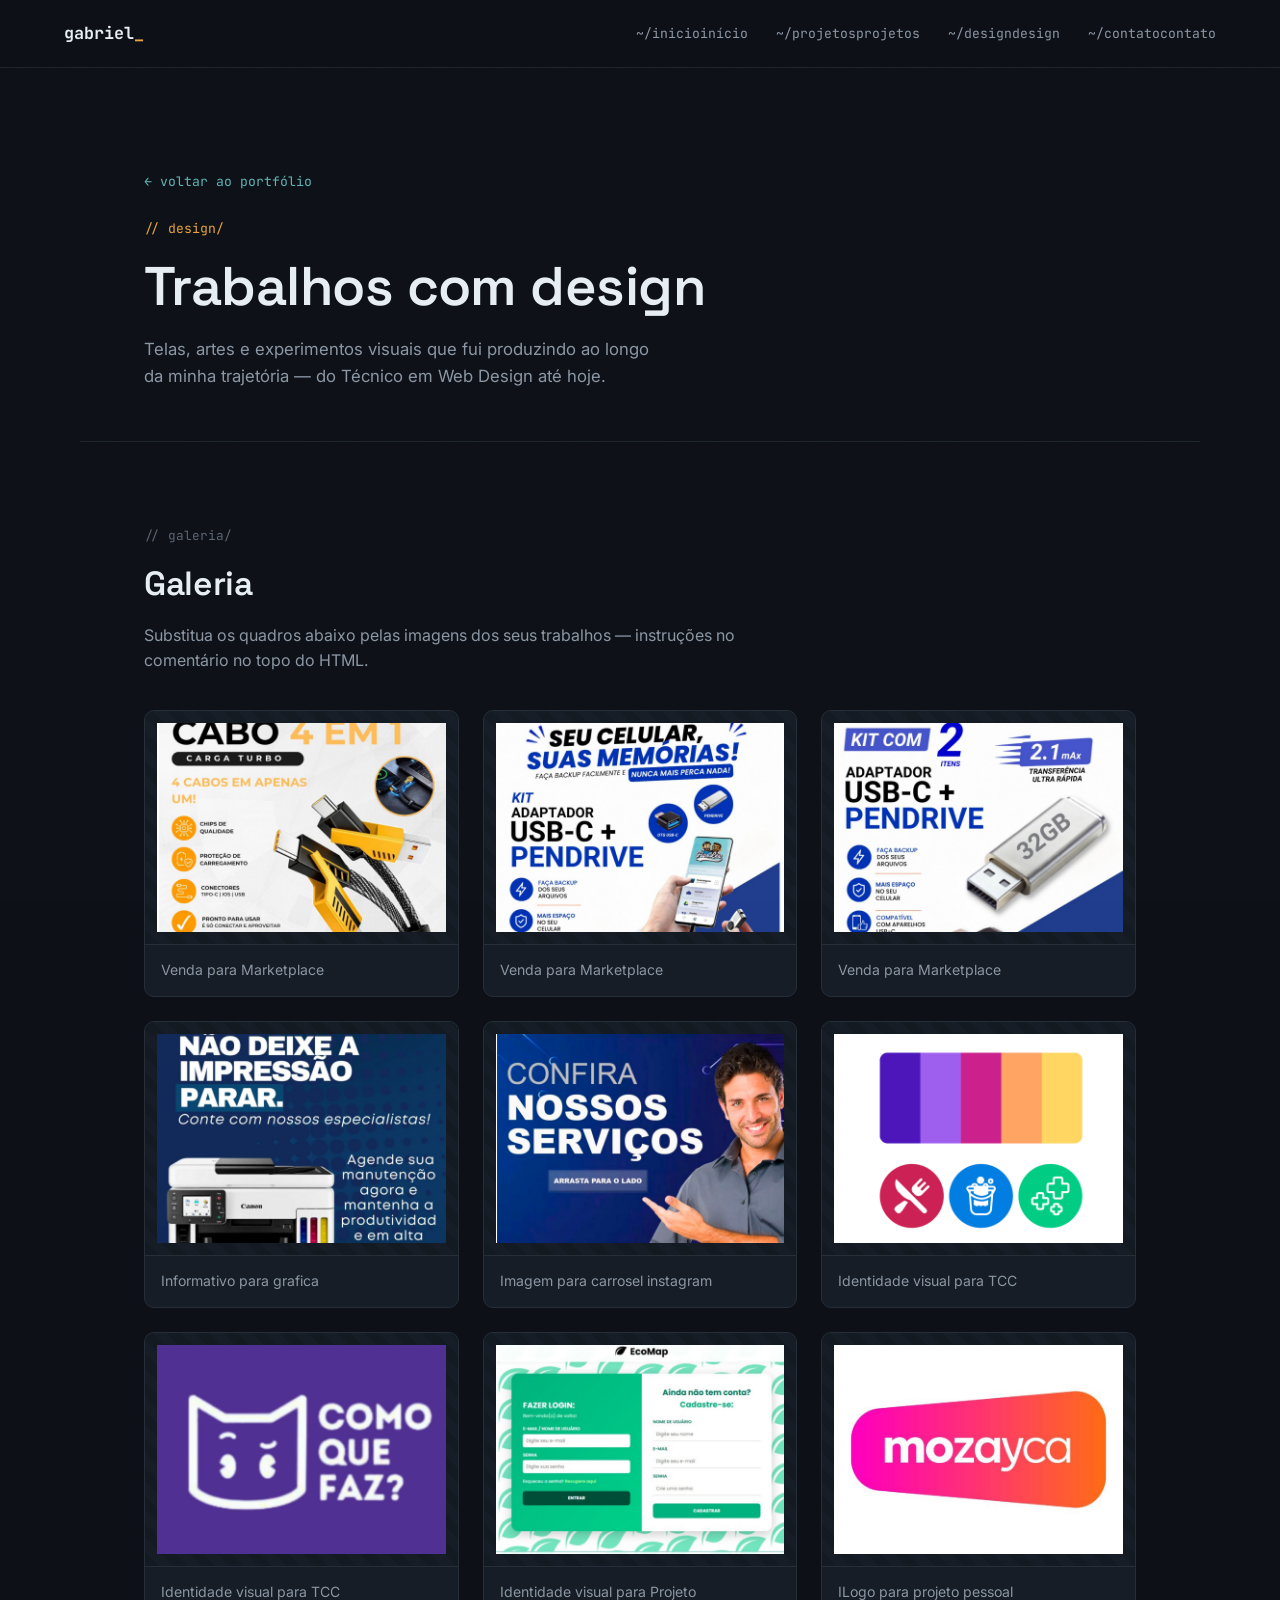
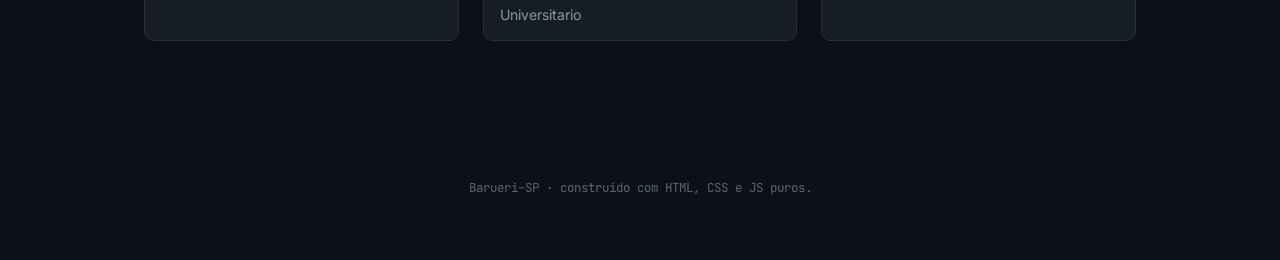
==== design.html @ e88b956c "first commit" ====
<!DOCTYPE html>
<html lang="pt-BR">
<head>
<meta charset="UTF-8">
<meta name="viewport" content="width=device-width, initial-scale=1.0">
<title>Design — Gabriel Bandeira</title>
<meta name="description" content="Galeria de trabalhos e experimentos de design de Gabriel Henrique Bandeira da Silva.">
<link rel="preconnect" href="https://fonts.googleapis.com">
<link rel="preconnect" href="https://fonts.gstatic.com" crossorigin>
<link href="https://fonts.googleapis.com/css2?family=JetBrains+Mono:ital,wght@0,400;0,500;0,700;1,400&family=Space+Grotesk:wght@500;600;700&family=Inter:wght@400;500;600&display=swap" rel="stylesheet">
<link rel="stylesheet" href="style.css">
</head>
<body>

<!-- ======================================================
     COMO EDITAR ESTA GALERIA
     1. Cada peça é um bloco <figure class="gallery-item">.
     2. Para adicionar uma imagem: troque o conteúdo do
        <div class="gallery-thumb"> por
        <img src="assets/nome-da-imagem.png" alt="descrição da peça">
     3. Para adicionar uma NOVA peça: copie um bloco inteiro
        <figure class="gallery-item">...</figure> e cole abaixo,
        editando a legenda em <figcaption>.
     ====================================================== -->

<div class="noise-overlay" aria-hidden="true"></div>

<header class="topbar">
  <a href="index.html" class="logo">gabriel<span class="cursor-blink">_</span></a>
  <nav class="nav" id="mainNav">
    <a href="index.html#inicio" class="nav-link" data-path="~/inicio">início</a>
    <a href="index.html#projetos" class="nav-link" data-path="~/projetos">projetos</a>
    <a href="design.html" class="nav-link active" data-path="~/design">design</a>
    <a href="index.html#contato" class="nav-link" data-path="~/contato">contato</a>
  </nav>
  <button class="nav-toggle" id="navToggle" aria-label="Abrir menu" aria-expanded="false">
    <span></span><span></span><span></span>
  </button>
</header>

<main>
  <section class="hero hero-simple">
    <a href="index.html" class="back-link">← voltar ao portfólio</a>
    <p class="eyebrow">// design/</p>
    <h1 class="hero-title">Trabalhos com design</h1>
    <p class="hero-subtitle">
      Telas, artes e experimentos visuais que fui produzindo ao longo
      da minha trajetória — do Técnico em Web Design até hoje.
    </p>
  </section>

  <section class="section" id="galeria">
    <p class="section-eyebrow">// galeria/</p>
    <h2 class="section-title">Galeria</h2>
    <p class="section-lead">Substitua os quadros abaixo pelas imagens dos seus trabalhos — instruções no comentário no topo do HTML.</p>

    <div class="gallery-grid">

      <figure class="gallery-item">
        <div class="gallery-thumb" aria-hidden="true">
          <img src="imgs/p1.png" alt="descrição da peça">
        </div>
        <figcaption>Venda para Marketplace</figcaption>
      </figure>

      <figure class="gallery-item">
        <div class="gallery-thumb" aria-hidden="true">
          <img src="imgs/p2.png" alt="descrição da peça">
        </div>
        <figcaption>Venda para Marketplace</figcaption>
      </figure>

      <figure class="gallery-item">
        <div class="gallery-thumb" aria-hidden="true">
           <img src="imgs/p3.png" alt="descrição da peça">
        </div>
        <figcaption>Venda para Marketplace</figcaption>
      </figure>

      <figure class="gallery-item">
        <div class="gallery-thumb" aria-hidden="true">
          <img src="imgs/p4.png" alt="descrição da peça">
        </div>
        <figcaption>Informativo para grafica</figcaption>
      </figure>

      <figure class="gallery-item">
        <div class="gallery-thumb" aria-hidden="true">
          <img src="imgs/p5.png" alt="descrição da peça">
        </div>
        <figcaption>Imagem para carrosel instagram</figcaption>
      </figure>

      <figure class="gallery-item">
        <div class="gallery-thumb" aria-hidden="true">
          <img src="imgs/p6.png" alt="descrição da peça">
        </div>
        <figcaption>Identidade visual para TCC</figcaption>
      </figure>

       <figure class="gallery-item">
        <div class="gallery-thumb" aria-hidden="true">
          <img src="imgs/p7.png" alt="descrição da peça">
        </div>
        <figcaption>Identidade visual para TCC</figcaption>
      </figure>

       <figure class="gallery-item">
        <div class="gallery-thumb" aria-hidden="true">
          <img src="imgs/p8.png" alt="descrição da peça">
        </div>
        <figcaption>Identidade visual para Projeto Universitario</figcaption>
      </figure>

      <figure class="gallery-item">
        <div class="gallery-thumb" aria-hidden="true">
          <img src="imgs/p9.jpeg" alt="descrição da peça">
        </div>
        <figcaption>ILogo para projeto pessoal</figcaption>
      </figure>

    </div>
  </section>
</main>

<footer class="footer">
  <p>Barueri–SP · construído com HTML, CSS e JS puros.</p>
</footer>

<script src="script.js"></script>
</body>
</html>
---- style.css ----
/* ============================================================
   TOKENS
   ============================================================ */
:root {
  --bg: #0d1117;
  --bg-elevated: #131a22;
  --bg-card: #161d26;
  --border: #262e38;
  --border-soft: #1d242c;

  --text: #e6edf3;
  --text-muted: #8b96a3;
  --text-faint: #5b6572;

  --accent: #e8a33d;       /* âmbar — cursor de terminal */
  --accent-soft: rgba(232, 163, 61, 0.12);
  --accent-2: #5fb3b3;     /* teal — links secundários */
  --ok: #7ee787;           /* verde git-add, usado com moderação */

  --font-display: "Space Grotesk", "Segoe UI", sans-serif;
  --font-mono: "JetBrains Mono", "Courier New", monospace;
  --font-body: "Inter", "Segoe UI", sans-serif;

  --max-w: 1120px;
  --radius: 10px;
}

* { box-sizing: border-box; }
html { scroll-behavior: smooth; }

@media (prefers-reduced-motion: reduce) {
  html { scroll-behavior: auto; }
  * { animation-duration: 0.001ms !important; animation-iteration-count: 1 !important; transition-duration: 0.001ms !important; }
}

body {
  margin: 0;
  background: var(--bg);
  color: var(--text);
  font-family: var(--font-body);
  line-height: 1.6;
  -webkit-font-smoothing: antialiased;
}

/* subtle grain so the flat dark bg doesn't feel like a template */
.noise-overlay {
  position: fixed;
  inset: 0;
  pointer-events: none;
  z-index: 999;
  opacity: 0.035;
  mix-blend-mode: overlay;
  background-image: url("data:image/svg+xml;utf8,<svg xmlns='http://www.w3.org/2000/svg' width='120' height='120'><filter id='n'><feTurbulence type='fractalNoise' baseFrequency='0.9' numOctaves='2' stitchTiles='stitch'/></filter><rect width='100%25' height='100%25' filter='url(%23n)'/></svg>");
}

a { color: inherit; text-decoration: none; }

::selection { background: var(--accent-soft); color: var(--accent); }

:focus-visible {
  outline: 2px solid var(--accent);
  outline-offset: 3px;
  border-radius: 4px;
}

h1, h2, h3 {
  font-family: var(--font-display);
  font-weight: 600;
  margin: 0;
  letter-spacing: -0.01em;
}

/* ============================================================
   TOPBAR
   ============================================================ */
.topbar {
  position: sticky;
  top: 0;
  z-index: 100;
  display: flex;
  align-items: center;
  justify-content: space-between;
  padding: 20px clamp(20px, 5vw, 64px);
  background: rgba(13, 17, 23, 0.85);
  backdrop-filter: blur(10px);
  border-bottom: 1px solid var(--border-soft);
}

.logo {
  font-family: var(--font-mono);
  font-weight: 700;
  font-size: 1.05rem;
  color: var(--text);
}
.cursor-blink {
  color: var(--accent);
  animation: blink 1.1s steps(1) infinite;
}
@keyframes blink { 50% { opacity: 0; } }

.nav {
  display: flex;
  gap: 28px;
}
.nav-link {
  position: relative;
  font-family: var(--font-mono);
  font-size: 0.82rem;
  color: var(--text-muted);
  transition: color 0.15s ease;
}
.nav-link::before {
  content: attr(data-path);
}
.nav-link:hover, .nav-link.active {
  color: var(--accent);
}

.nav-toggle {
  display: none;
  flex-direction: column;
  justify-content: center;
  gap: 5px;
  width: 34px;
  height: 34px;
  background: none;
  border: 1px solid var(--border);
  border-radius: 6px;
  cursor: pointer;
}
.nav-toggle span {
  height: 1.5px;
  background: var(--text);
  margin: 0 7px;
  transition: transform 0.2s ease, opacity 0.2s ease;
}

/* ============================================================
   HERO
   ============================================================ */
.hero {
  max-width: var(--max-w);
  margin: 0 auto;
  padding: clamp(48px, 8vw, 100px) clamp(20px, 5vw, 64px) 60px;
}
.hero-grid {
  display: grid;
  grid-template-columns: 1.1fr 1fr;
  gap: 56px;
  align-items: center;
}

.eyebrow {
  font-family: var(--font-mono);
  color: var(--accent);
  font-size: 0.82rem;
  margin: 0 0 18px;
}

.hero-title {
  font-size: clamp(2.3rem, 5vw, 3.4rem);
  line-height: 1.08;
  margin-bottom: 20px;
}

.hero-subtitle {
  color: var(--text-muted);
  font-size: 1.05rem;
  max-width: 46ch;
  margin: 0 0 32px;
}

.hero-actions {
  display: flex;
  gap: 14px;
  flex-wrap: wrap;
  margin-bottom: 28px;
}

.btn {
  font-family: var(--font-mono);
  font-size: 0.85rem;
  padding: 12px 22px;
  border-radius: 8px;
  border: 1px solid transparent;
  transition: transform 0.15s ease, background 0.15s ease, border-color 0.15s ease;
  display: inline-block;
}
.btn:hover { transform: translateY(-2px); }
.btn-primary {
  background: var(--accent);
  color: #17110a;
  font-weight: 700;
}
.btn-primary:hover { background: #f0af4f; }
.btn-ghost {
  border-color: var(--border);
  color: var(--text);
}
.btn-ghost:hover { border-color: var(--accent); color: var(--accent); }

.hero-links {
  font-family: var(--font-mono);
  font-size: 0.82rem;
  color: var(--text-muted);
}
.hero-links a:hover { color: var(--accent-2); }
.dot-sep { margin: 0 8px; color: var(--text-faint); }

/* --- terminal signature element --- */
.terminal {
  background: var(--bg-card);
  border: 1px solid var(--border);
  border-radius: var(--radius);
  overflow: hidden;
  box-shadow: 0 20px 60px -20px rgba(0,0,0,0.6);
}
.terminal-bar {
  display: flex;
  align-items: center;
  gap: 8px;
  padding: 12px 16px;
  background: var(--bg-elevated);
  border-bottom: 1px solid var(--border);
}
.dot { width: 10px; height: 10px; border-radius: 50%; display: inline-block; }
.dot-r { background: #ff5f56; }
.dot-y { background: #ffbd2e; }
.dot-g { background: #27c93f; }
.terminal-title {
  margin-left: 8px;
  font-family: var(--font-mono);
  font-size: 0.75rem;
  color: var(--text-faint);
}
.terminal-body {
  padding: 22px 20px 28px;
  font-family: var(--font-mono);
  font-size: 0.88rem;
  min-height: 180px;
}
.prompt { color: var(--ok); }
.path { color: var(--accent-2); }
.term-line { margin: 0; word-break: break-word; }
.term-cursor {
  color: var(--accent);
  animation: blink 1s steps(1) infinite;
}
.term-output {
  margin-top: 14px;
  color: var(--text-muted);
  white-space: pre-wrap;
}
.term-output .hl { color: var(--accent); }

/* --- hero simples (usado em design.html) --- */
.hero-simple {
  padding-bottom: 20px;
}
.back-link {
  display: inline-block;
  font-family: var(--font-mono);
  font-size: 0.82rem;
  color: var(--accent-2);
  margin-bottom: 26px;
}
.back-link:hover { color: var(--accent); }

/* --- galeria de design --- */
.gallery-grid {
  display: grid;
  grid-template-columns: repeat(auto-fit, minmax(260px, 1fr));
  gap: 24px;
}
.gallery-item {
  margin: 0;
  background: var(--bg-card);
  border: 1px solid var(--border);
  border-radius: var(--radius);
  overflow: hidden;
  transition: border-color 0.2s ease, transform 0.2s ease;
}
.gallery-item:hover { border-color: var(--accent); transform: translateY(-3px); }
.gallery-thumb {
  aspect-ratio: 4 / 3;
  background:
    repeating-linear-gradient(45deg, var(--bg-elevated), var(--bg-elevated) 10px, var(--bg-card) 10px, var(--bg-card) 20px);
  border-bottom: 1px solid var(--border);
  display: flex;
  align-items: center;
  justify-content: center;
  text-align: center;
  padding: 12px;
}
.gallery-thumb span {
  font-family: var(--font-mono);
  font-size: 0.75rem;
  color: var(--text-faint);
  background: var(--bg);
  padding: 6px 12px;
  border-radius: 6px;
  border: 1px dashed var(--border);
}
.gallery-thumb img { width: 100%; height: 100%; object-fit: cover; }
.gallery-item figcaption {
  padding: 14px 16px;
  font-size: 0.88rem;
  color: var(--text-muted);
}

/* ============================================================
   SECTIONS — shared
   ============================================================ */
.section {
  max-width: var(--max-w);
  margin: 0 auto;
  padding: 84px clamp(20px, 5vw, 64px);
  border-top: 1px solid var(--border-soft);
  opacity: 0;
  transform: translateY(16px);
  transition: opacity 0.6s ease, transform 0.6s ease;
}
.section.in-view { opacity: 1; transform: translateY(0); }

.section-eyebrow {
  font-family: var(--font-mono);
  color: var(--text-faint);
  font-size: 0.8rem;
  margin: 0 0 10px;
}
.section-title {
  font-size: clamp(1.6rem, 3vw, 2.1rem);
  margin-bottom: 18px;
}
.section-lead {
  color: var(--text-muted);
  max-width: 60ch;
  margin: -6px 0 36px;
}

/* ============================================================
   SOBRE
   ============================================================ */
.about-grid {
  display: grid;
  grid-template-columns: 0.9fr 1.1fr;
  gap: 56px;
}
.about-grid-solo {
  grid-template-columns: 1fr;
  max-width: 760px;
}
.about-text p {
  color: var(--text-muted);
  font-size: 1.02rem;
}

.formacao-heading {
  font-family: var(--font-mono);
  font-size: 0.9rem;
  color: var(--text-faint);
  text-transform: uppercase;
  letter-spacing: 0.06em;
  margin-bottom: 20px;
}
.formacao-item {
  display: grid;
  grid-template-columns: 140px 1fr;
  gap: 18px;
  padding: 18px 0;
  border-top: 1px solid var(--border-soft);
}
.formacao-item:first-of-type { border-top: none; }
.formacao-when {
  font-family: var(--font-mono);
  font-size: 0.78rem;
  color: var(--accent-2);
  white-space: nowrap;
}
.formacao-what strong { display: block; font-size: 1.02rem; margin-bottom: 3px; }
.formacao-org { display: block; color: var(--text-muted); font-size: 0.9rem; margin-bottom: 8px; }
.formacao-what ul { margin: 0; padding-left: 18px; color: var(--text-muted); font-size: 0.92rem; }
.formacao-what li { margin-bottom: 3px; }

/* ============================================================
   EXPERIÊNCIA — git log style
   ============================================================ */
.commit-log { margin-top: 8px; }
.commit {
  display: grid;
  grid-template-columns: 90px 1fr;
  gap: 24px;
}
.commit-rail {
  display: flex;
  flex-direction: column;
  align-items: center;
}
.commit-hash {
  font-family: var(--font-mono);
  font-size: 0.78rem;
  color: var(--bg);
  background: var(--accent);
  padding: 3px 8px;
  border-radius: 5px;
  font-weight: 700;
  white-space: nowrap;
}
.commit-line {
  flex: 1;
  width: 1px;
  background: var(--border);
  margin-top: 10px;
}
.commit-body { padding-bottom: 44px; }
.commit-head {
  display: flex;
  align-items: center;
  gap: 12px;
  margin-bottom: 4px;
}
.commit-head h3 { font-size: 1.15rem; }
.tag {
  font-family: var(--font-mono);
  font-size: 0.68rem;
  padding: 3px 9px;
  border-radius: 20px;
  border: 1px solid var(--border);
  color: var(--text-muted);
}
.tag-current { color: var(--ok); border-color: rgba(126,231,135,0.3); background: rgba(126,231,135,0.08); }

.commit-meta {
  font-family: var(--font-mono);
  font-size: 0.82rem;
  color: var(--text-faint);
  margin: 0 0 14px;
}
.commit-body ul {
  margin: 0;
  padding-left: 20px;
  color: var(--text-muted);
}
.commit-body li { margin-bottom: 6px; }

/* ============================================================
   PROJETOS
   ============================================================ */
.project-grid {
  display: grid;
  grid-template-columns: repeat(auto-fit, minmax(320px, 1fr));
  gap: 28px;
}
.project-card {
  background: var(--bg-card);
  border: 1px solid var(--border);
  border-radius: var(--radius);
  overflow: hidden;
  transition: border-color 0.2s ease, transform 0.2s ease;
}
.project-card:hover { border-color: var(--accent); transform: translateY(-3px); }

.project-thumb {
  aspect-ratio: 16 / 9;
  background:
    repeating-linear-gradient(45deg, var(--bg-elevated), var(--bg-elevated) 10px, var(--bg-card) 10px, var(--bg-card) 20px);
  border-bottom: 1px solid var(--border);
  display: flex;
  align-items: center;
  justify-content: center;
  text-align: center;
  padding: 12px;
}
.project-thumb span {
  font-family: var(--font-mono);
  font-size: 0.75rem;
  color: var(--text-faint);
  background: var(--bg);
  padding: 6px 12px;
  border-radius: 6px;
  border: 1px dashed var(--border);
}
/* quando adicionar <img> real dentro de .project-thumb, este estilo garante que preencha certinho */
.project-thumb img { width: 100%; height: 100%; object-fit: cover; }

.project-info { padding: 22px; }
.project-head {
  display: flex;
  align-items: center;
  justify-content: space-between;
  gap: 10px;
  margin-bottom: 10px;
}
.project-head h3 { font-size: 1.1rem; }
.grade-badge {
  font-family: var(--font-mono);
  font-size: 0.68rem;
  white-space: nowrap;
  color: var(--accent);
  border: 1px solid rgba(232,163,61,0.3);
  background: var(--accent-soft);
  padding: 3px 9px;
  border-radius: 20px;
}
.grade-badge-alt {
  color: var(--accent-2);
  border-color: rgba(95,179,179,0.3);
  background: rgba(95,179,179,0.08);
}

.project-desc {
  color: var(--text-muted);
  font-size: 0.92rem;
  margin: 0 0 16px;
}
.project-langs {
  display: flex;
  flex-wrap: wrap;
  gap: 14px;
  margin-bottom: 16px;
}
.lang {
  display: inline-flex;
  align-items: center;
  gap: 6px;
  font-family: var(--font-mono);
  font-size: 0.75rem;
  color: var(--text-muted);
}
.lang-dot {
  width: 9px; height: 9px;
  border-radius: 50%;
  background: var(--c, var(--accent));
  display: inline-block;
}
.project-links a {
  font-family: var(--font-mono);
  font-size: 0.82rem;
  color: var(--accent-2);
}
.project-links a:hover { color: var(--accent); }

/* ============================================================
   SKILLS
   ============================================================ */
.skills-grid {
  display: grid;
  grid-template-columns: repeat(auto-fit, minmax(230px, 1fr));
  gap: 28px;
}
.skill-group h3 {
  font-size: 0.95rem;
  color: var(--text-faint);
  font-family: var(--font-mono);
  text-transform: uppercase;
  letter-spacing: 0.05em;
  margin-bottom: 14px;
  font-weight: 500;
}
.skill-tags {
  list-style: none;
  margin: 0;
  padding: 0;
  display: flex;
  flex-wrap: wrap;
  gap: 8px;
}
.skill-tags li {
  font-family: var(--font-mono);
  font-size: 0.78rem;
  padding: 6px 12px;
  border-radius: 6px;
  background: var(--bg-card);
  border: 1px solid var(--border);
  color: var(--text-muted);
  transition: border-color 0.15s ease, color 0.15s ease;
}
.skill-tags li:hover {
  border-color: var(--accent);
  color: var(--accent);
}

/* ============================================================
   CONTATO
   ============================================================ */
.contact-grid {
  display: grid;
  grid-template-columns: repeat(auto-fit, minmax(240px, 1fr));
  gap: 18px;
}
.contact-card {
  display: flex;
  flex-direction: column;
  gap: 6px;
  padding: 20px 22px;
  background: var(--bg-card);
  border: 1px solid var(--border);
  border-radius: var(--radius);
  transition: border-color 0.15s ease, transform 0.15s ease;
}
.contact-card:hover { border-color: var(--accent); transform: translateY(-3px); }
.contact-label {
  font-family: var(--font-mono);
  font-size: 0.72rem;
  color: var(--text-faint);
  text-transform: uppercase;
  letter-spacing: 0.06em;
}
.contact-value {
  font-size: 1rem;
  font-weight: 500;
}

/* ============================================================
   FOOTER
   ============================================================ */
.footer {
  text-align: center;
  padding: 40px 20px 50px;
  font-family: var(--font-mono);
  font-size: 0.78rem;
  color: var(--text-faint);
}

/* ============================================================
   RESPONSIVE
   ============================================================ */
@media (max-width: 860px) {
  .hero-grid { grid-template-columns: 1fr; }
  .about-grid { grid-template-columns: 1fr; }
  .formacao-item { grid-template-columns: 1fr; gap: 4px; }
}

@media (max-width: 700px) {
  .nav {
    position: absolute;
    top: 100%;
    left: 0;
    right: 0;
    background: var(--bg-elevated);
    border-bottom: 1px solid var(--border);
    flex-direction: column;
    padding: 16px clamp(20px, 5vw, 64px) 24px;
    gap: 16px;
    display: none;
  }
  .nav.open { display: flex; }
  .nav-toggle { display: flex; }
  .commit { grid-template-columns: 70px 1fr; }
}
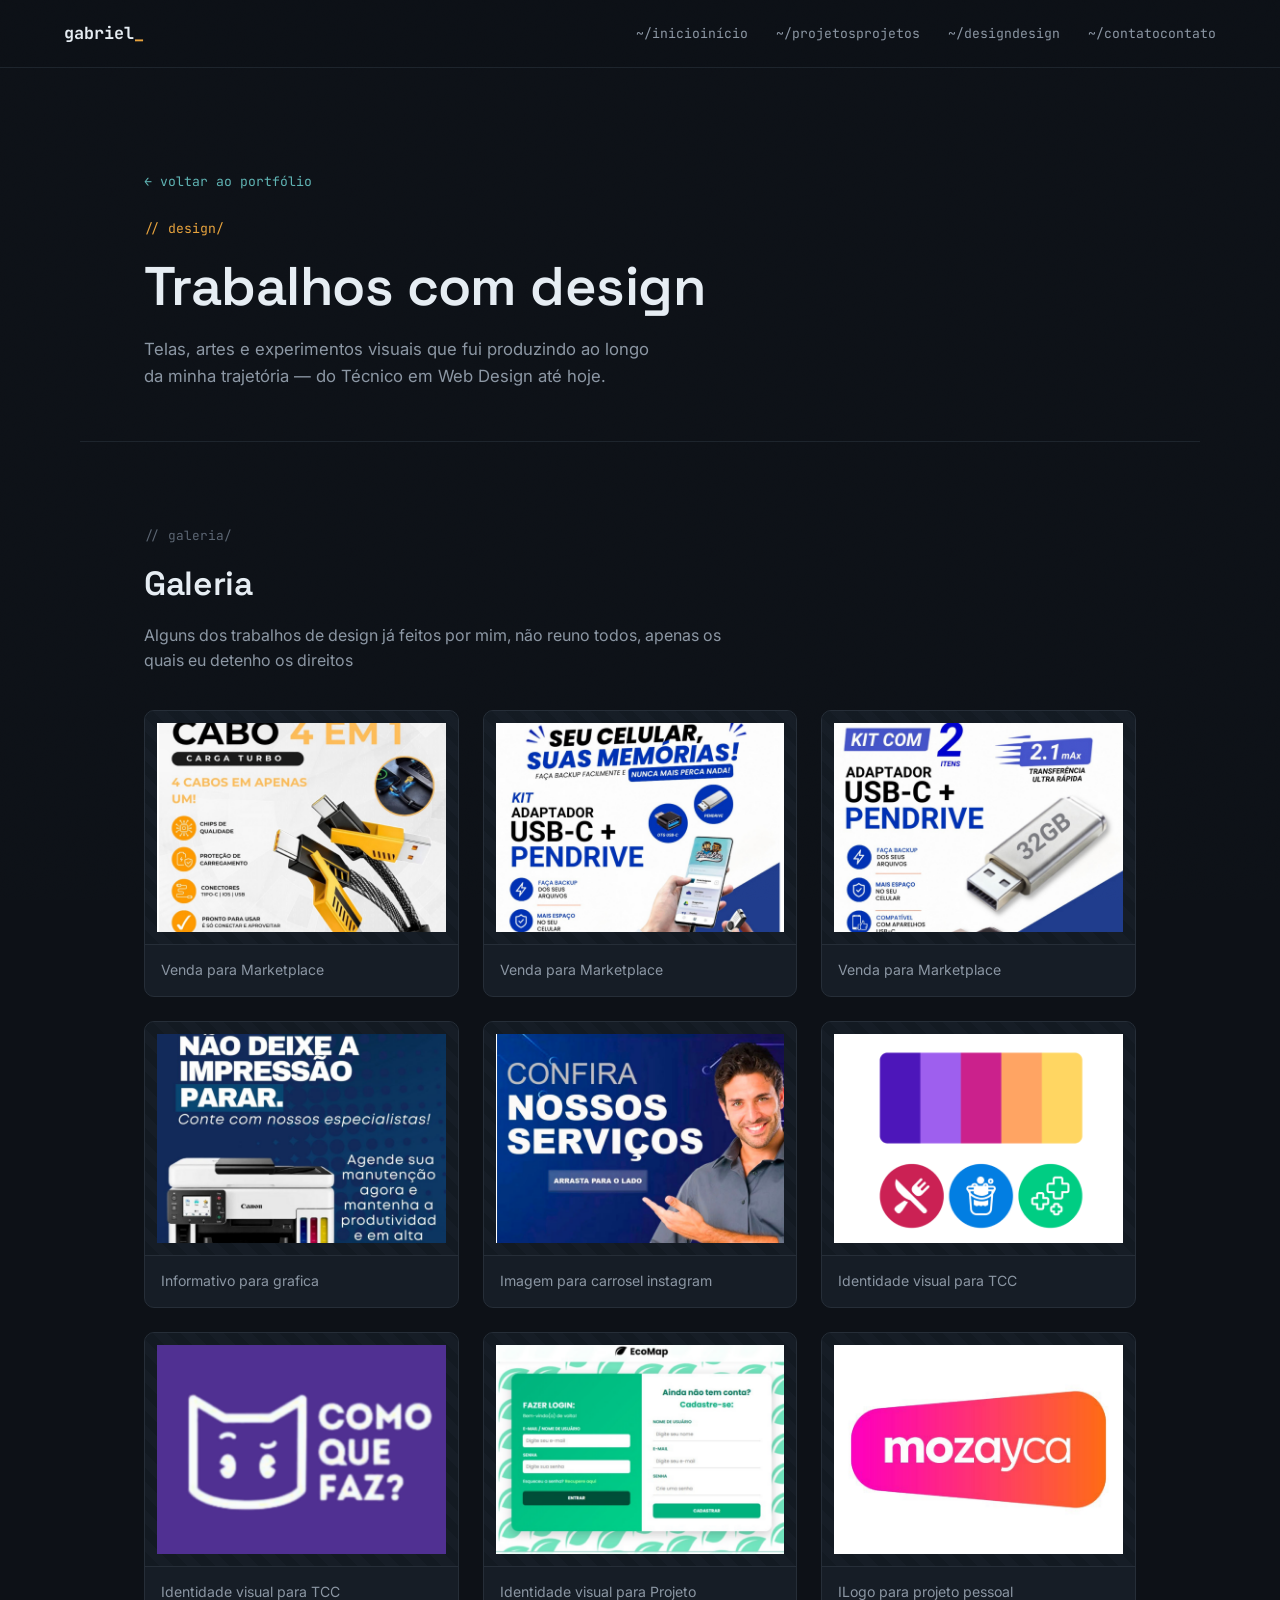
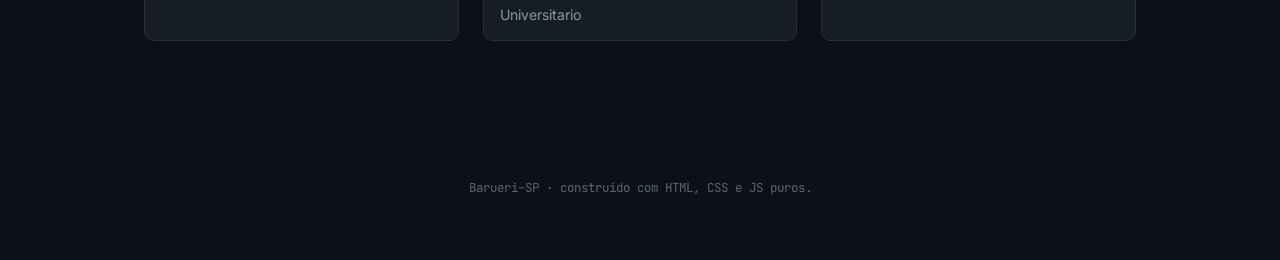
==== commit b190e57f: "alt" ====
--- a/design.html
+++ b/design.html
@@ -52,7 +52,7 @@
   <section class="section" id="galeria">
     <p class="section-eyebrow">// galeria/</p>
     <h2 class="section-title">Galeria</h2>
-    <p class="section-lead">Substitua os quadros abaixo pelas imagens dos seus trabalhos — instruções no comentário no topo do HTML.</p>
+    <p class="section-lead">Alguns dos trabalhos de design já feitos por mim, não reuno todos, apenas os quais eu detenho os direitos</p>
 
     <div class="gallery-grid">
 
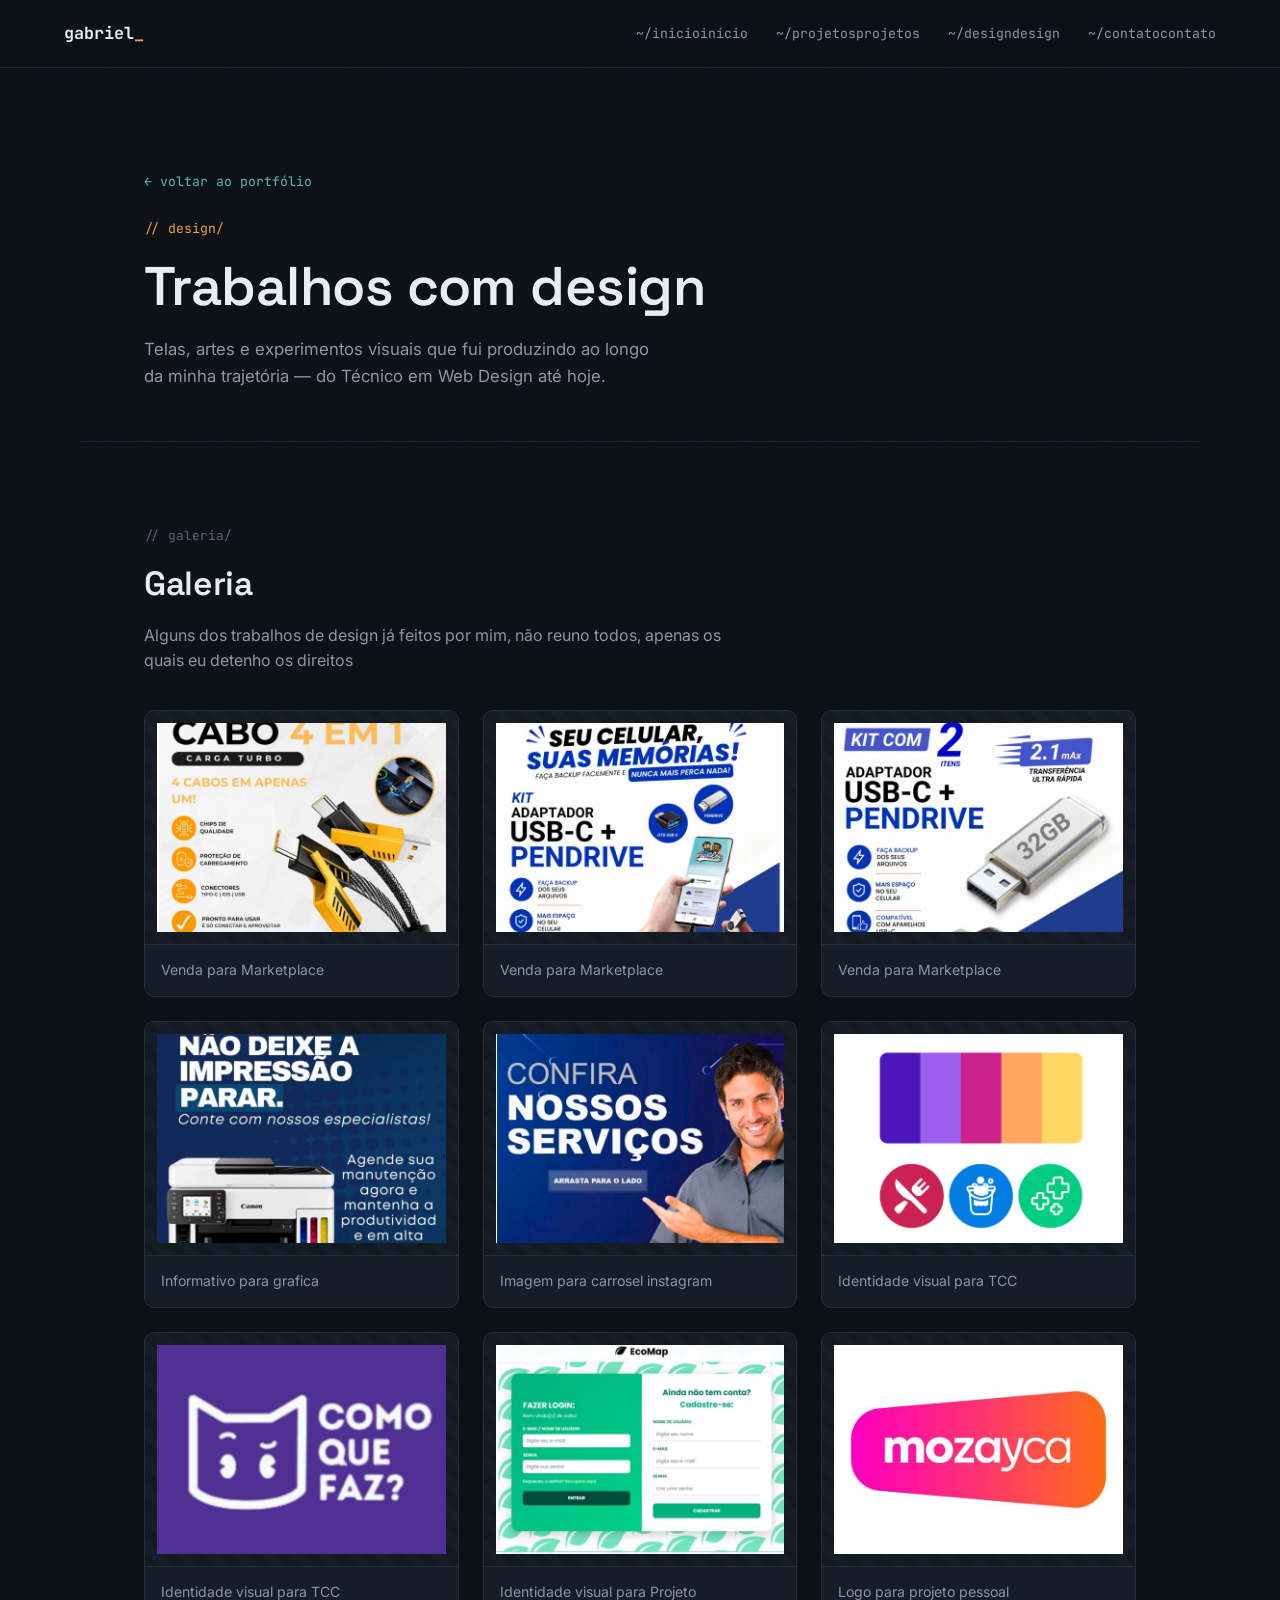
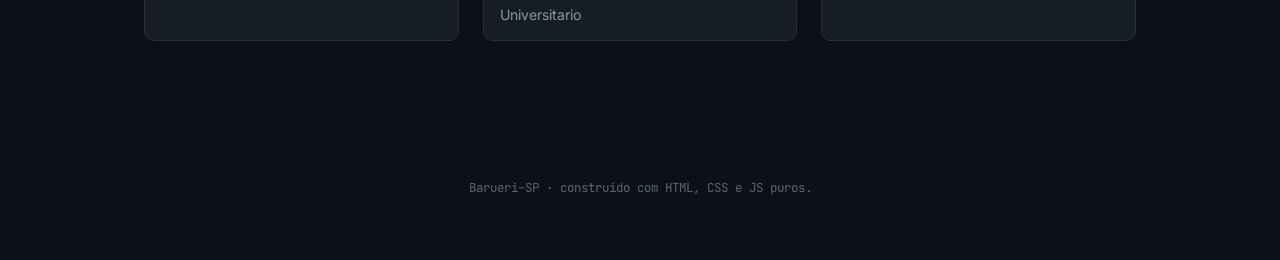
==== commit f897bac5: "alt 2" ====
--- a/design.html
+++ b/design.html
@@ -116,7 +116,7 @@
         <div class="gallery-thumb" aria-hidden="true">
           <img src="imgs/p9.jpeg" alt="descrição da peça">
         </div>
-        <figcaption>ILogo para projeto pessoal</figcaption>
+        <figcaption>Logo para projeto pessoal</figcaption>
       </figure>
 
     </div>
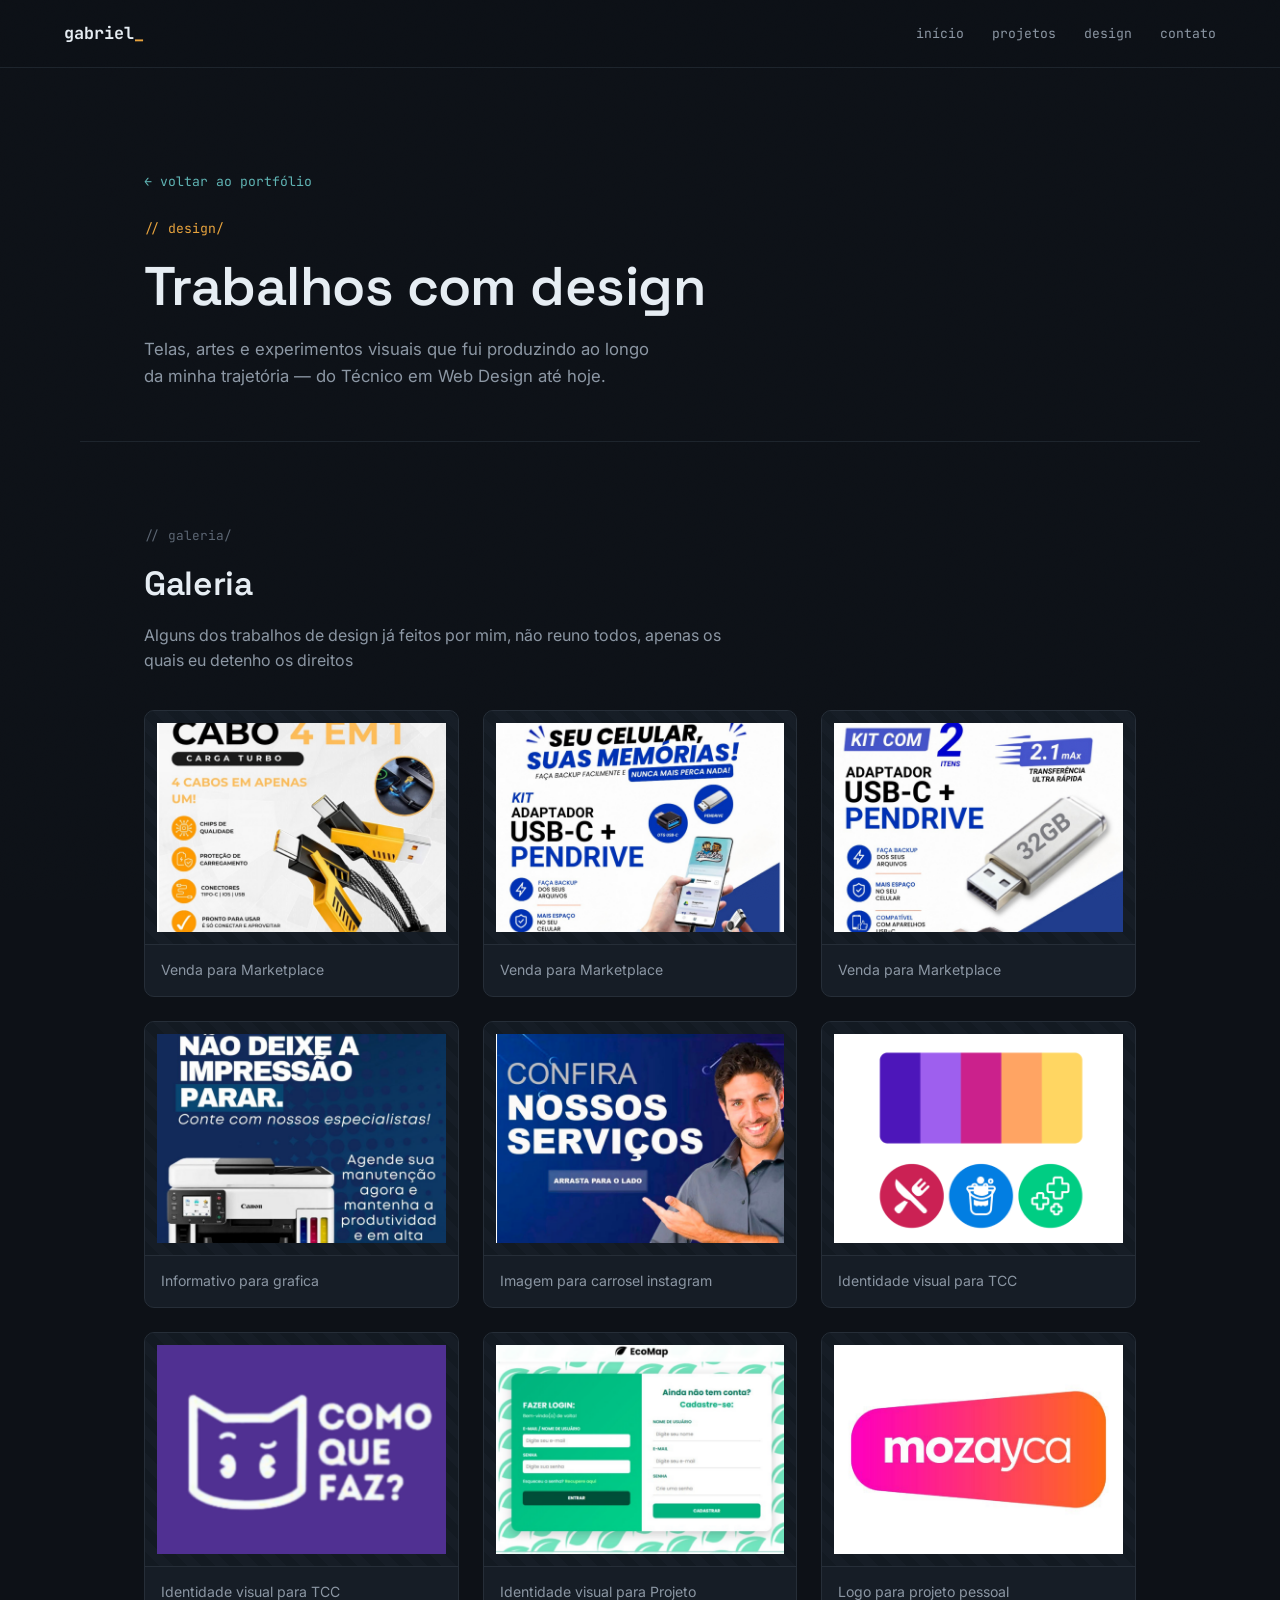
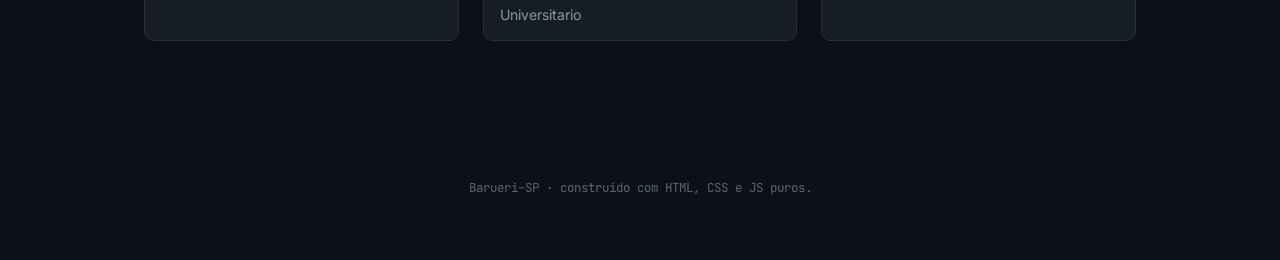
==== commit 7a58ee51: "alt12" ====
--- a/design.html
+++ b/design.html
@@ -12,26 +12,15 @@
 </head>
 <body>
 
-<!-- ======================================================
-     COMO EDITAR ESTA GALERIA
-     1. Cada peça é um bloco <figure class="gallery-item">.
-     2. Para adicionar uma imagem: troque o conteúdo do
-        <div class="gallery-thumb"> por
-        <img src="assets/nome-da-imagem.png" alt="descrição da peça">
-     3. Para adicionar uma NOVA peça: copie um bloco inteiro
-        <figure class="gallery-item">...</figure> e cole abaixo,
-        editando a legenda em <figcaption>.
-     ====================================================== -->
-
 <div class="noise-overlay" aria-hidden="true"></div>
 
 <header class="topbar">
   <a href="index.html" class="logo">gabriel<span class="cursor-blink">_</span></a>
   <nav class="nav" id="mainNav">
-    <a href="index.html#inicio" class="nav-link" data-path="~/inicio">início</a>
-    <a href="index.html#projetos" class="nav-link" data-path="~/projetos">projetos</a>
-    <a href="design.html" class="nav-link active" data-path="~/design">design</a>
-    <a href="index.html#contato" class="nav-link" data-path="~/contato">contato</a>
+    <a href="index.html#inicio" class="nav-link" >início</a>
+    <a href="index.html#projetos" class="nav-link" >projetos</a>
+    <a href="design.html" class="nav-link active" >design</a>
+    <a href="index.html#contato" class="nav-link" >contato</a>
   </nav>
   <button class="nav-toggle" id="navToggle" aria-label="Abrir menu" aria-expanded="false">
     <span></span><span></span><span></span>
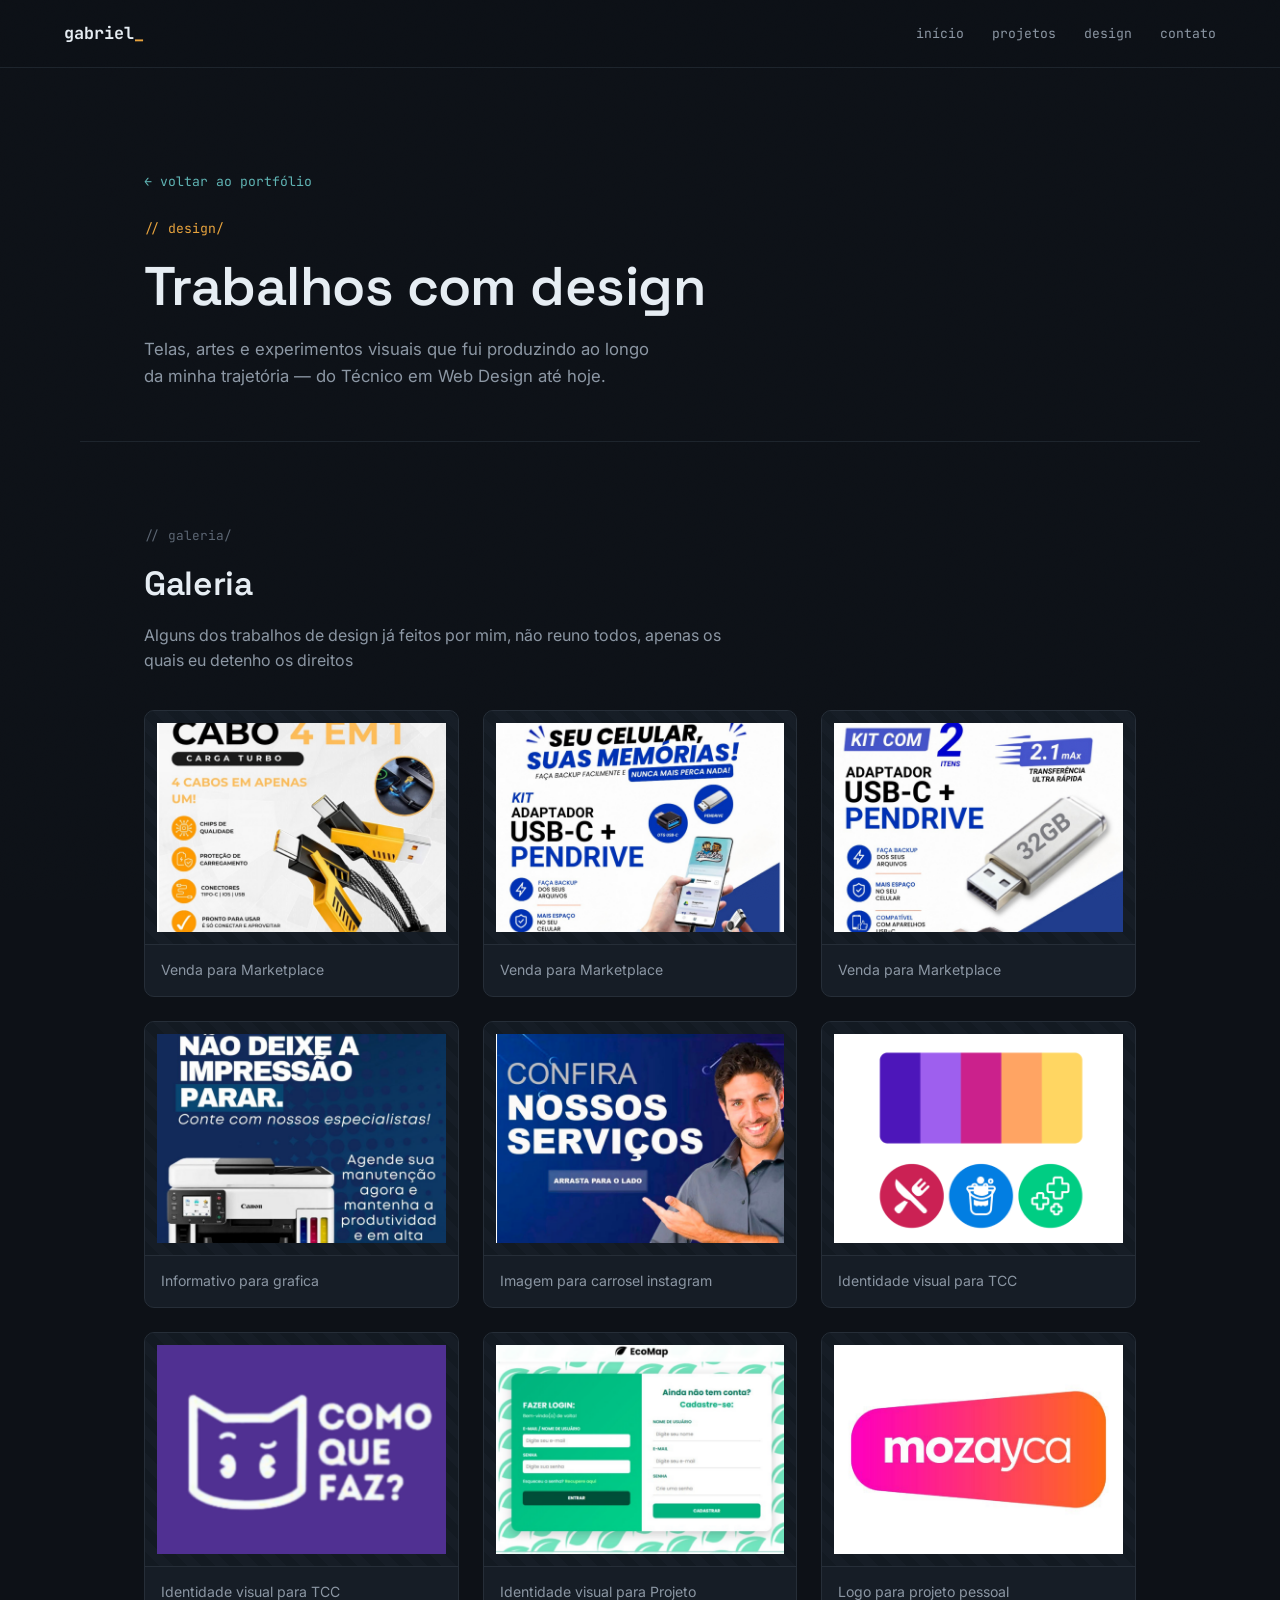
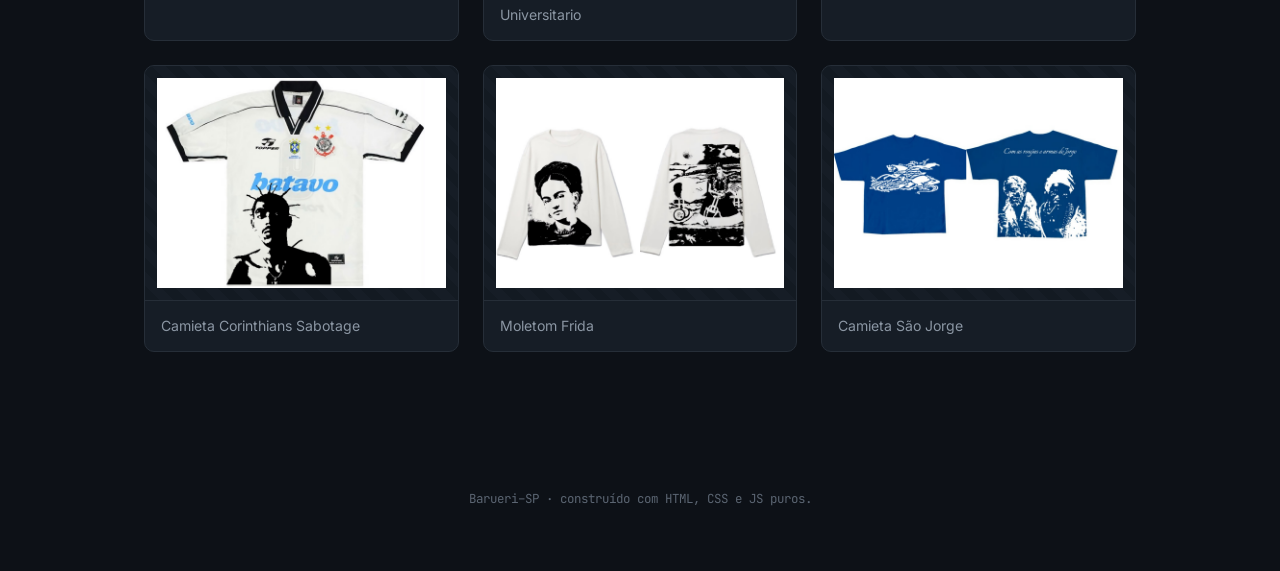
==== commit 5ec6db19: "alt 13" ====
--- a/design.html
+++ b/design.html
@@ -108,6 +108,27 @@
         <figcaption>Logo para projeto pessoal</figcaption>
       </figure>
 
+      <figure class="gallery-item">
+        <div class="gallery-thumb" aria-hidden="true">
+          <img src="imgs/p10.png" alt="descrição da peça">
+        </div>
+        <figcaption>Camieta Corinthians Sabotage</figcaption>
+      </figure>
+
+        <figure class="gallery-item">
+        <div class="gallery-thumb" aria-hidden="true">
+          <img src="imgs/p11.png" alt="descrição da peça">
+        </div>
+        <figcaption>Moletom Frida</figcaption>
+      </figure>
+
+      <figure class="gallery-item">
+        <div class="gallery-thumb" aria-hidden="true">
+          <img src="imgs/p12.png" alt="descrição da peça">
+        </div>
+        <figcaption>Camieta São Jorge</figcaption>
+      </figure>
+
     </div>
   </section>
 </main>
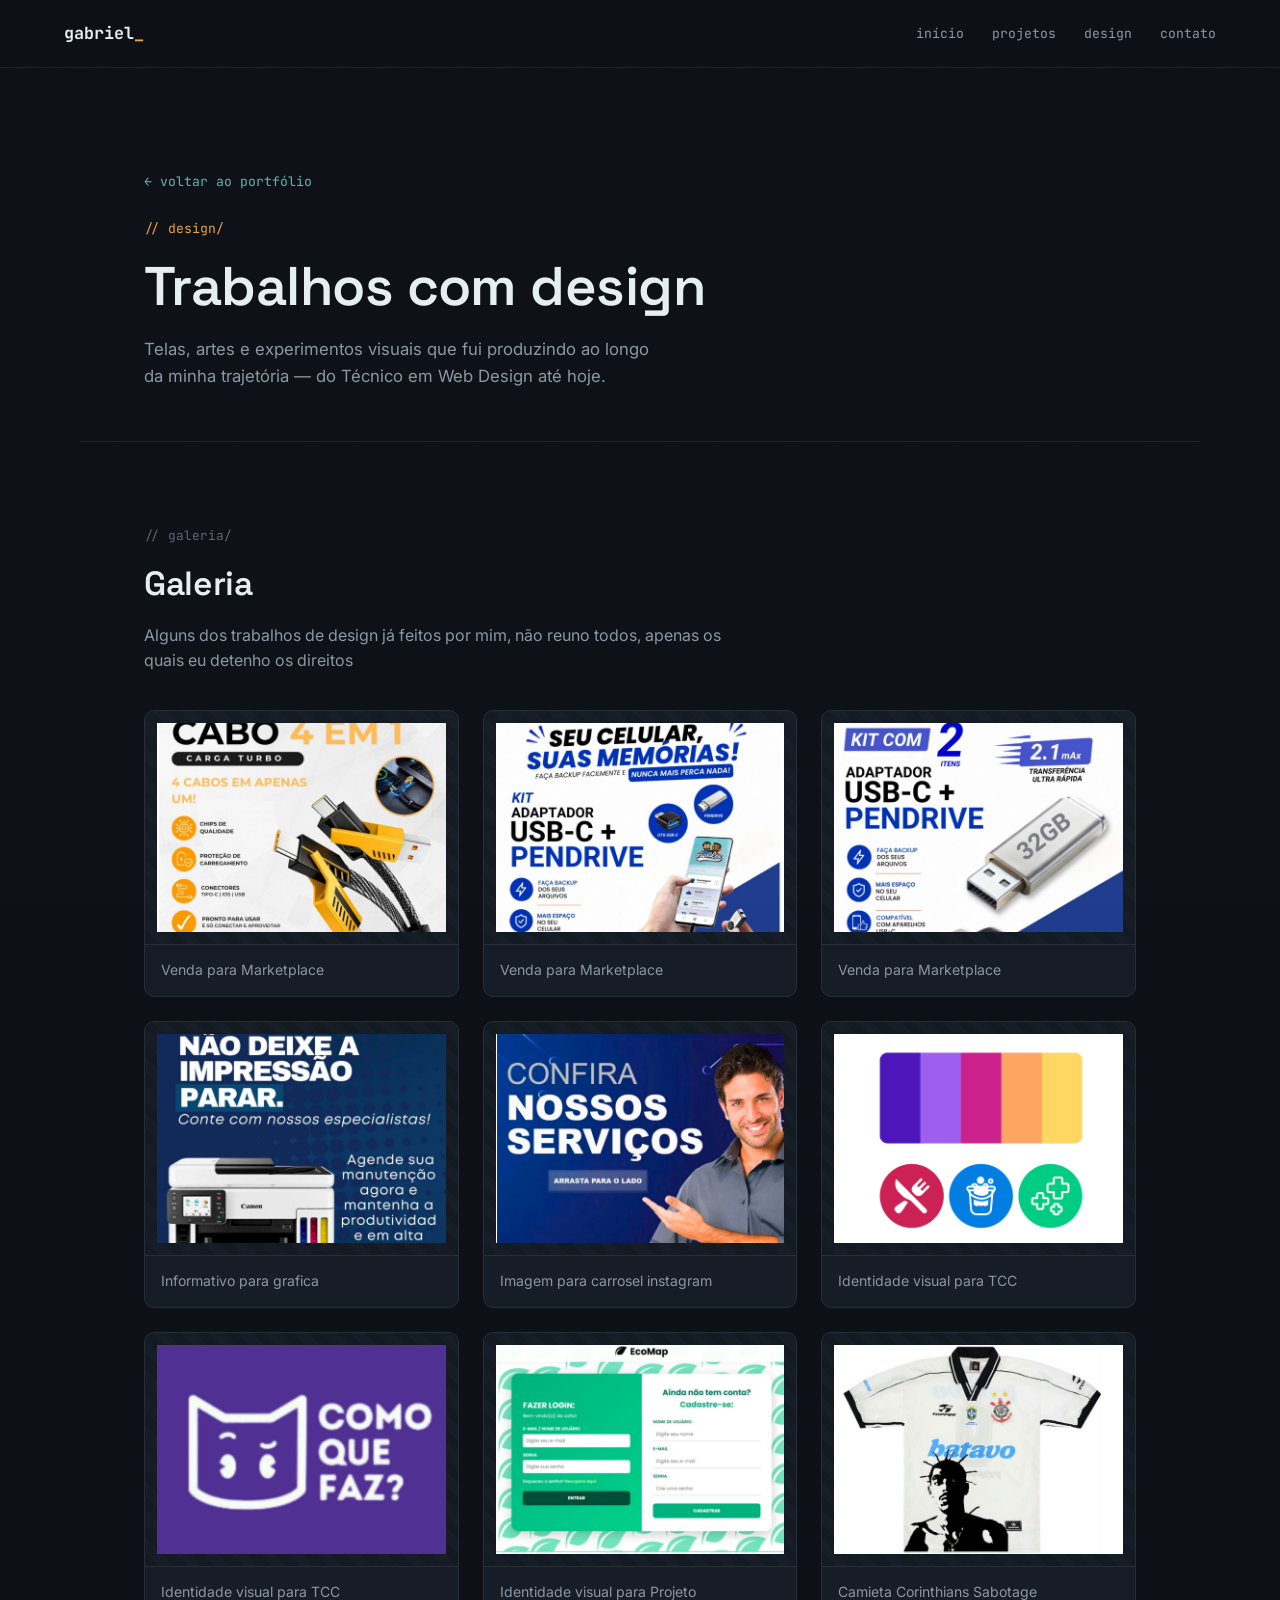
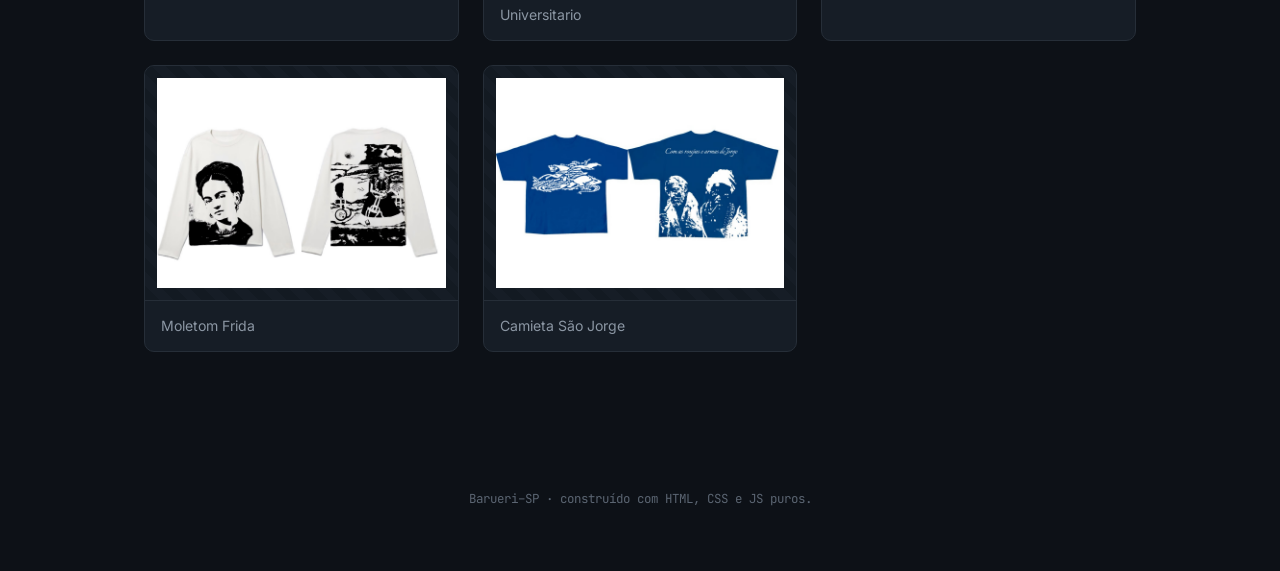
==== commit 062ec050: "alt14" ====
--- a/design.html
+++ b/design.html
@@ -103,13 +103,6 @@
 
       <figure class="gallery-item">
         <div class="gallery-thumb" aria-hidden="true">
-          <img src="imgs/p9.jpeg" alt="descrição da peça">
-        </div>
-        <figcaption>Logo para projeto pessoal</figcaption>
-      </figure>
-
-      <figure class="gallery-item">
-        <div class="gallery-thumb" aria-hidden="true">
           <img src="imgs/p10.png" alt="descrição da peça">
         </div>
         <figcaption>Camieta Corinthians Sabotage</figcaption>
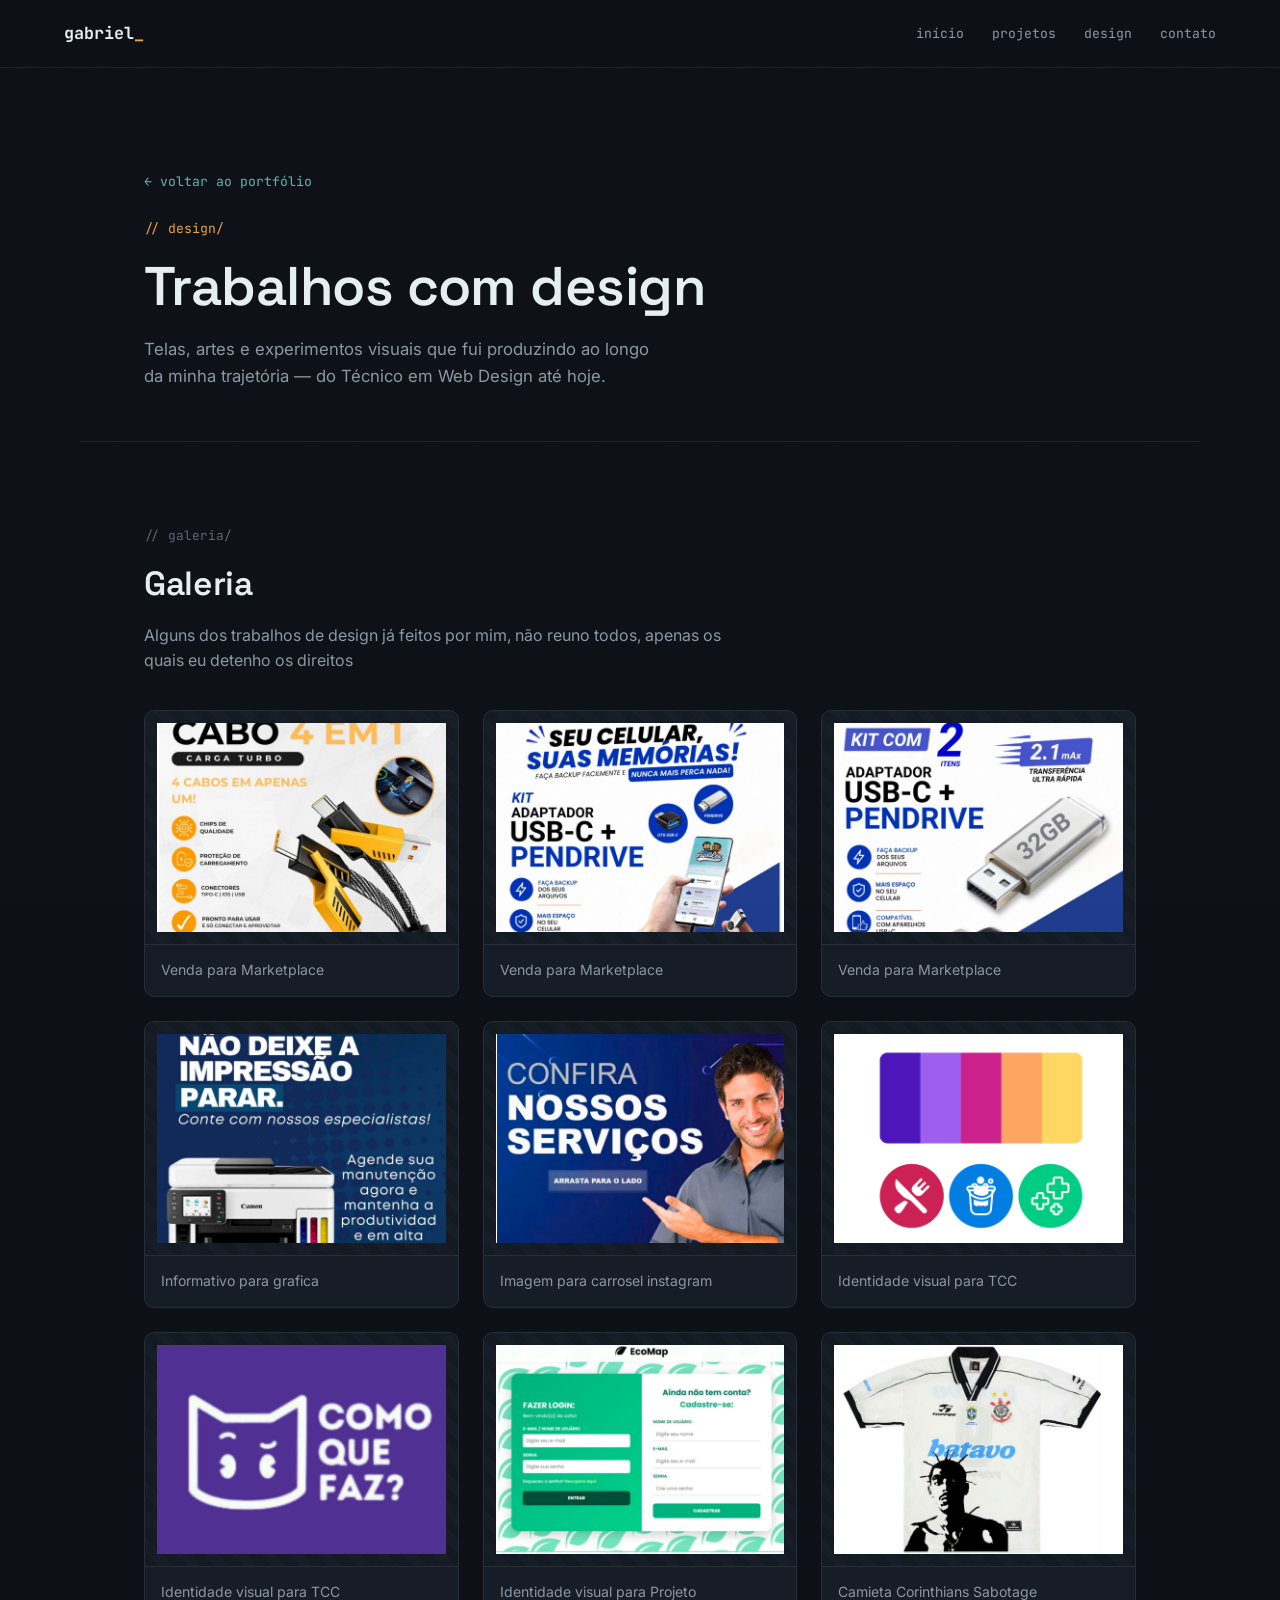
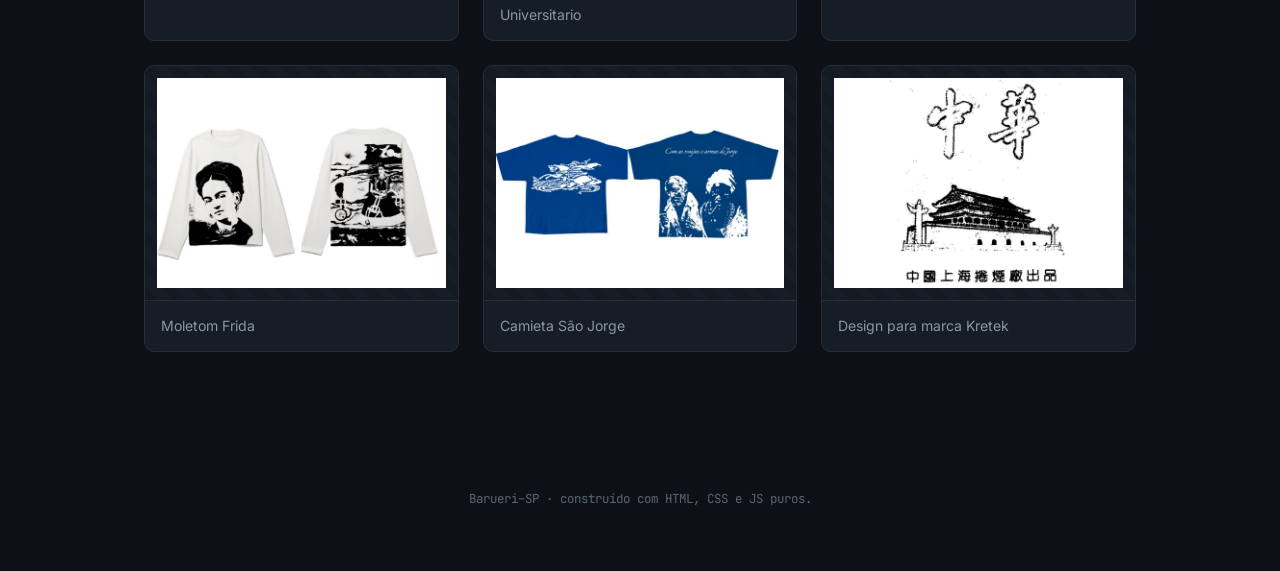
==== commit c0d7acf2: "alt15" ====
--- a/design.html
+++ b/design.html
@@ -122,6 +122,13 @@
         <figcaption>Camieta São Jorge</figcaption>
       </figure>
 
+      <figure class="gallery-item">
+        <div class="gallery-thumb" aria-hidden="true">
+          <img src="imgs/p13.png" alt="descrição da peça">
+        </div>
+        <figcaption>Design para marca Kretek</figcaption>
+      </figure>
+
     </div>
   </section>
 </main>
